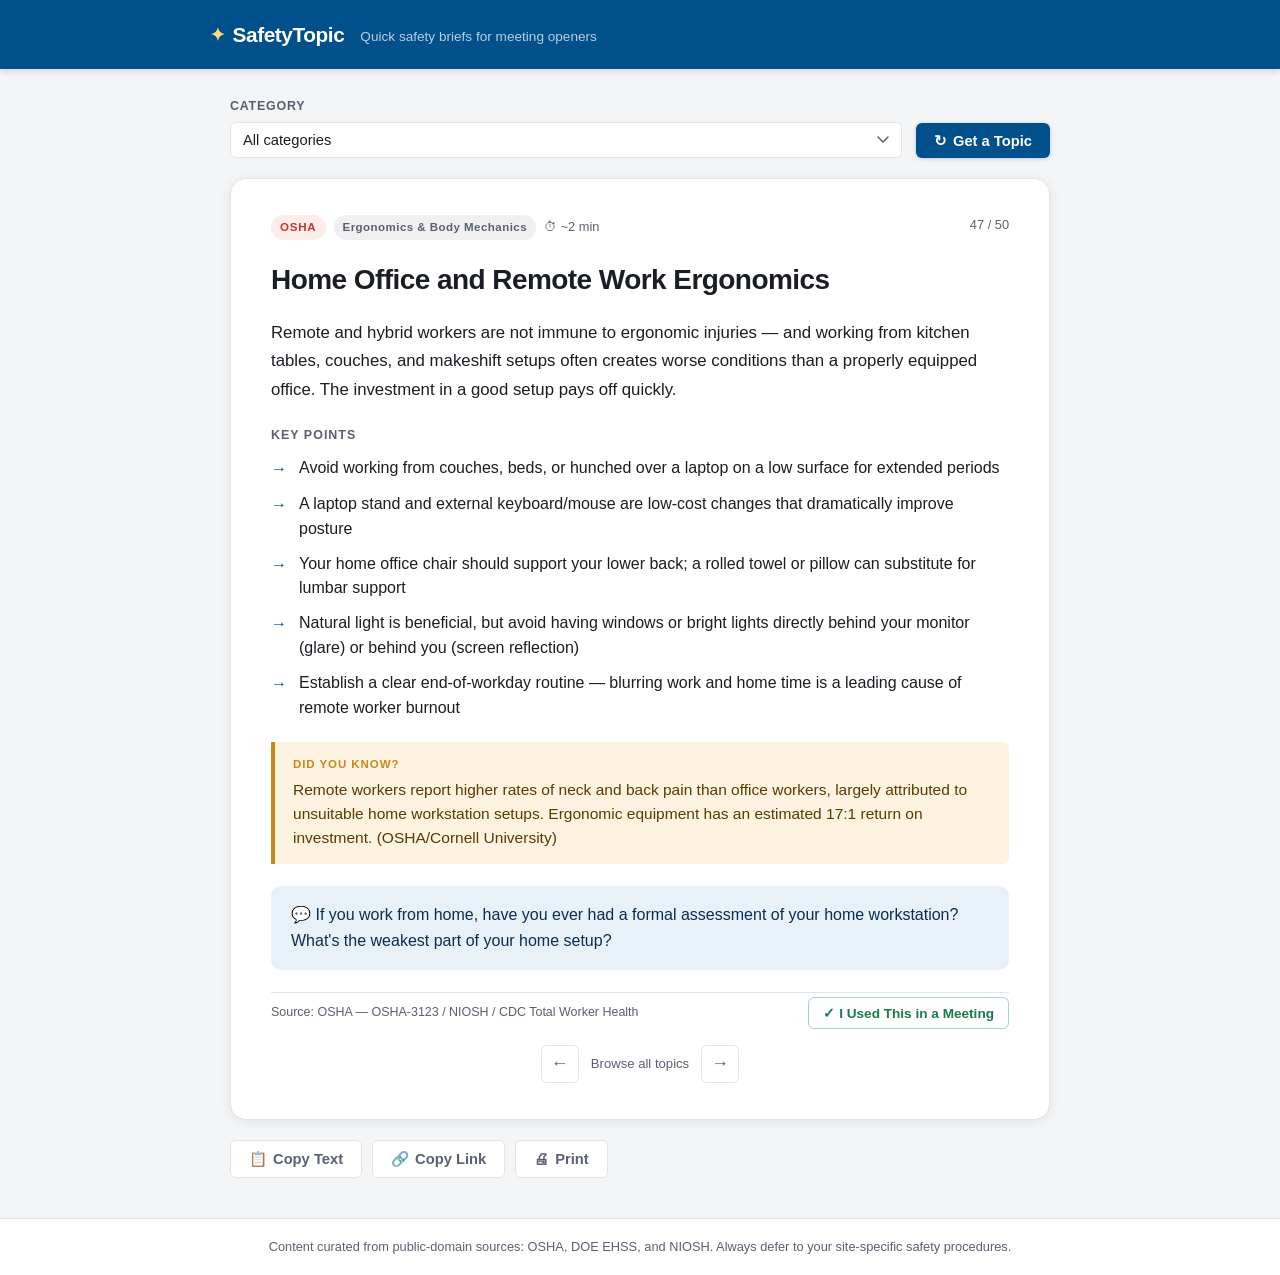
==== index.html @ c2a42a7d "Initial commit: SafetyTopic static site" ====
<!DOCTYPE html>
<html lang="en">
<head>
  <meta charset="UTF-8">
  <meta name="viewport" content="width=device-width, initial-scale=1.0">
  <meta name="description" content="Quick safety topics for meeting openers. Curated from OSHA, DOE, and NIOSH public-domain content.">
  <title>SafetyTopic — Quick Meeting Safety Briefs</title>
  <link rel="stylesheet" href="style.css">
</head>
<body>
  <header class="site-header">
    <div class="header-inner">
      <a href="#" class="brand" id="brand-link">
        <span class="brand-mark" aria-hidden="true">✦</span>
        <span class="brand-name">SafetyTopic</span>
      </a>
      <p class="tagline">Quick safety briefs for meeting openers</p>
    </div>
  </header>

  <main class="container">
    <section class="controls" aria-label="Topic controls">
      <div class="control-group">
        <label for="category-select" class="control-label">Category</label>
        <select id="category-select" class="select">
          <option value="">All categories</option>
        </select>
      </div>
      <div class="control-actions">
        <button id="new-topic-btn" class="btn btn-primary" type="button">
          <span aria-hidden="true">↻</span> Get a Topic
        </button>
      </div>
    </section>

    <article id="topic-card" class="topic-card" aria-live="polite">
      <!-- Topic rendered here by app.js -->
    </article>

    <section class="share-bar" aria-label="Share and export">
      <button id="copy-text-btn" class="btn btn-ghost" type="button">
        <span aria-hidden="true">📋</span> Copy Text
      </button>
      <button id="copy-link-btn" class="btn btn-ghost" type="button">
        <span aria-hidden="true">🔗</span> Copy Link
      </button>
      <button id="print-btn" class="btn btn-ghost" type="button">
        <span aria-hidden="true">🖨</span> Print
      </button>
    </section>

    <div id="toast" class="toast" role="status" aria-live="polite"></div>
  </main>

  <footer class="site-footer">
    <p>
      Content curated from public-domain sources:
      <a href="https://www.osha.gov" target="_blank" rel="noopener">OSHA</a>,
      <a href="https://www.energy.gov/ehss" target="_blank" rel="noopener">DOE EHSS</a>,
      and <a href="https://www.cdc.gov/niosh" target="_blank" rel="noopener">NIOSH</a>.
      Always defer to your site-specific safety procedures.
    </p>
  </footer>

  <script src="app.js"></script>
</body>
</html>
---- style.css ----
/* ============================================================
   SafetyTopic — style.css
   Clean, professional, responsive. No framework needed.
   ============================================================ */

/* ---------- Design Tokens ---------- */
:root {
  --color-bg:           #f4f5f7;
  --color-surface:      #ffffff;
  --color-border:       #e2e4e9;
  --color-text:         #1a1d23;
  --color-text-muted:   #5a6070;
  --color-accent:       #00508c;       /* DOE-adjacent navy blue */
  --color-accent-light: #e8f0f8;
  --color-gold:         #c8891a;       /* DOE gold accent */
  --color-gold-light:   #fdf3e0;
  --color-success:      #1a7a4a;
  --color-shadow:       rgba(0,0,0,0.08);

  /* Source badge colors */
  --badge-osha:         #c0392b;
  --badge-osha-bg:      #fdecea;
  --badge-doe:          #00508c;
  --badge-doe-bg:       #e8f0f8;
  --badge-niosh:        #1a7a4a;
  --badge-niosh-bg:     #e8f5ee;

  --radius-sm:  6px;
  --radius-md:  10px;
  --radius-lg:  16px;
  --shadow-card: 0 2px 12px var(--color-shadow);
  --transition: 0.18s ease;

  --font-sans: -apple-system, BlinkMacSystemFont, "Segoe UI", Roboto,
               "Helvetica Neue", Arial, sans-serif;
}

/* ---------- Reset & Base ---------- */
*, *::before, *::after { box-sizing: border-box; margin: 0; padding: 0; }

html { font-size: 16px; scroll-behavior: smooth; }

body {
  font-family: var(--font-sans);
  background: var(--color-bg);
  color: var(--color-text);
  line-height: 1.6;
  min-height: 100vh;
  display: flex;
  flex-direction: column;
}

a {
  color: var(--color-accent);
  text-decoration: none;
}
a:hover { text-decoration: underline; }

/* ---------- Header ---------- */
.site-header {
  background: var(--color-accent);
  color: #fff;
  padding: 18px 24px;
  box-shadow: 0 2px 8px rgba(0,0,0,0.15);
}

.header-inner {
  max-width: 860px;
  margin: 0 auto;
  display: flex;
  align-items: baseline;
  gap: 16px;
  flex-wrap: wrap;
}

.brand {
  display: flex;
  align-items: center;
  gap: 8px;
  color: #fff;
  text-decoration: none;
  font-size: 1.3rem;
  font-weight: 700;
  letter-spacing: -0.02em;
}
.brand:hover { text-decoration: none; opacity: 0.9; }

.brand-mark {
  font-size: 1.1rem;
  color: #ffd97a;
}

.brand-name { color: #fff; }

.tagline {
  font-size: 0.85rem;
  color: rgba(255,255,255,0.72);
  font-weight: 400;
}

/* ---------- Main Layout ---------- */
.container {
  max-width: 860px;
  margin: 0 auto;
  padding: 28px 20px 40px;
  flex: 1;
  display: flex;
  flex-direction: column;
  gap: 20px;
}

/* ---------- Controls Bar ---------- */
.controls {
  display: flex;
  align-items: flex-end;
  gap: 14px;
  flex-wrap: wrap;
}

.control-group {
  display: flex;
  flex-direction: column;
  gap: 5px;
  flex: 1;
  min-width: 180px;
}

.control-label {
  font-size: 0.78rem;
  font-weight: 600;
  text-transform: uppercase;
  letter-spacing: 0.06em;
  color: var(--color-text-muted);
}

.select {
  appearance: none;
  background: var(--color-surface) url("data:image/svg+xml,%3Csvg xmlns='http://www.w3.org/2000/svg' width='12' height='8' viewBox='0 0 12 8'%3E%3Cpath d='M1 1l5 5 5-5' stroke='%235a6070' stroke-width='1.5' fill='none' stroke-linecap='round'/%3E%3C/svg%3E") no-repeat right 12px center;
  border: 1.5px solid var(--color-border);
  border-radius: var(--radius-sm);
  padding: 9px 36px 9px 12px;
  font-size: 0.92rem;
  color: var(--color-text);
  cursor: pointer;
  transition: border-color var(--transition);
  width: 100%;
}
.select:focus {
  outline: none;
  border-color: var(--color-accent);
  box-shadow: 0 0 0 3px var(--color-accent-light);
}

.control-actions {
  display: flex;
  gap: 10px;
  align-items: flex-end;
}

/* ---------- Buttons ---------- */
.btn {
  display: inline-flex;
  align-items: center;
  gap: 6px;
  font-family: var(--font-sans);
  font-size: 0.92rem;
  font-weight: 600;
  border: none;
  border-radius: var(--radius-sm);
  cursor: pointer;
  padding: 9px 18px;
  transition: background var(--transition), color var(--transition),
              transform var(--transition), box-shadow var(--transition);
  white-space: nowrap;
}
.btn:active { transform: translateY(1px); }

.btn-primary {
  background: var(--color-accent);
  color: #fff;
  box-shadow: 0 1px 4px rgba(0,80,140,0.25);
}
.btn-primary:hover {
  background: #00427a;
  box-shadow: 0 2px 8px rgba(0,80,140,0.30);
}

.btn-ghost {
  background: var(--color-surface);
  color: var(--color-text-muted);
  border: 1.5px solid var(--color-border);
}
.btn-ghost:hover {
  background: var(--color-accent-light);
  color: var(--color-accent);
  border-color: var(--color-accent);
}

/* ---------- Topic Card ---------- */
.topic-card {
  background: var(--color-surface);
  border-radius: var(--radius-lg);
  box-shadow: var(--shadow-card);
  padding: 36px 40px;
  display: flex;
  flex-direction: column;
  gap: 22px;
  border: 1px solid var(--color-border);
  transition: opacity 0.2s ease;
}

.topic-card.loading { opacity: 0.4; pointer-events: none; }

/* Card header row */
.topic-header {
  display: flex;
  align-items: flex-start;
  justify-content: space-between;
  gap: 16px;
  flex-wrap: wrap;
}

.topic-meta {
  display: flex;
  flex-wrap: wrap;
  gap: 8px;
  align-items: center;
}

.badge {
  display: inline-block;
  font-size: 0.72rem;
  font-weight: 700;
  letter-spacing: 0.07em;
  text-transform: uppercase;
  padding: 3px 9px;
  border-radius: 100px;
}
.badge-osha   { background: var(--badge-osha-bg);  color: var(--badge-osha); }
.badge-doe    { background: var(--badge-doe-bg);   color: var(--badge-doe); }
.badge-niosh  { background: var(--badge-niosh-bg); color: var(--badge-niosh); }
.badge-other  { background: #f0f0f0; color: #555; }

.badge-category {
  background: #f0f0f0;
  color: var(--color-text-muted);
  font-size: 0.72rem;
  font-weight: 600;
  letter-spacing: 0.04em;
  padding: 3px 9px;
  border-radius: 100px;
}

.topic-duration {
  font-size: 0.80rem;
  color: var(--color-text-muted);
  white-space: nowrap;
}

.topic-counter {
  font-size: 0.80rem;
  color: var(--color-text-muted);
  font-variant-numeric: tabular-nums;
  white-space: nowrap;
}

/* Title */
.topic-title {
  font-size: 1.75rem;
  font-weight: 700;
  line-height: 1.25;
  color: var(--color-text);
  letter-spacing: -0.02em;
}

/* Summary */
.topic-summary {
  font-size: 1.05rem;
  line-height: 1.7;
  color: var(--color-text);
}

/* Key Points */
.topic-section-label {
  font-size: 0.78rem;
  font-weight: 700;
  text-transform: uppercase;
  letter-spacing: 0.08em;
  color: var(--color-text-muted);
  margin-bottom: 10px;
}

.topic-points {
  list-style: none;
  display: flex;
  flex-direction: column;
  gap: 10px;
}

.topic-points li {
  display: flex;
  gap: 12px;
  align-items: flex-start;
  font-size: 1rem;
  line-height: 1.55;
}

.topic-points li::before {
  content: "→";
  color: var(--color-accent);
  font-weight: 700;
  flex-shrink: 0;
  margin-top: 1px;
}

/* Stat callout */
.topic-stat {
  background: var(--color-gold-light);
  border-left: 4px solid var(--color-gold);
  border-radius: 0 var(--radius-sm) var(--radius-sm) 0;
  padding: 14px 18px;
  font-size: 0.97rem;
  line-height: 1.55;
  color: #5a3a00;
}

.topic-stat strong {
  display: block;
  font-size: 0.72rem;
  font-weight: 700;
  text-transform: uppercase;
  letter-spacing: 0.08em;
  color: var(--color-gold);
  margin-bottom: 4px;
}

/* Discussion prompt */
.topic-discussion {
  background: var(--color-accent-light);
  border-radius: var(--radius-md);
  padding: 16px 20px;
}

.topic-discussion p {
  font-size: 1rem;
  line-height: 1.6;
  color: #0a2e50;
}

.topic-discussion p::before {
  content: "💬 ";
}

/* Card footer row: source ref + used button */
.topic-card-footer {
  display: flex;
  align-items: center;
  justify-content: space-between;
  gap: 16px;
  flex-wrap: wrap;
  padding-top: 4px;
  border-top: 1px solid var(--color-border);
}

/* Source reference */
.topic-source-ref {
  font-size: 0.78rem;
  color: var(--color-text-muted);
  flex: 1;
  min-width: 0;
}

/* "I Used This" button */
.btn-used {
  background: var(--color-surface);
  color: var(--color-success);
  border: 1.5px solid #a8d5b8;
  font-size: 0.85rem;
  padding: 7px 14px;
  border-radius: var(--radius-sm);
  white-space: nowrap;
  flex-shrink: 0;
}
.btn-used:hover {
  background: #eef7f1;
  border-color: var(--color-success);
}
.btn-used.is-used {
  background: #eef7f1;
  color: var(--color-success);
  border-color: var(--color-success);
  font-weight: 700;
}
.btn-used.is-used:hover {
  background: #d9f0e3;
}

/* ---------- Navigation Arrows ---------- */
.topic-nav {
  display: flex;
  align-items: center;
  justify-content: center;
  gap: 12px;
  margin-top: -6px;
}

.nav-arrow {
  background: var(--color-surface);
  border: 1.5px solid var(--color-border);
  color: var(--color-text-muted);
  border-radius: var(--radius-sm);
  width: 38px;
  height: 38px;
  display: flex;
  align-items: center;
  justify-content: center;
  cursor: pointer;
  font-size: 1.1rem;
  transition: all var(--transition);
}
.nav-arrow:hover:not(:disabled) {
  border-color: var(--color-accent);
  color: var(--color-accent);
  background: var(--color-accent-light);
}
.nav-arrow:disabled { opacity: 0.35; cursor: default; }

.nav-label {
  font-size: 0.82rem;
  color: var(--color-text-muted);
}

/* ---------- Share Bar ---------- */
.share-bar {
  display: flex;
  gap: 10px;
  flex-wrap: wrap;
}

/* ---------- Toast Notification ---------- */
.toast {
  position: fixed;
  bottom: 28px;
  left: 50%;
  transform: translateX(-50%) translateY(20px);
  background: #1a1d23;
  color: #fff;
  font-size: 0.88rem;
  font-weight: 500;
  padding: 10px 20px;
  border-radius: 100px;
  box-shadow: 0 4px 20px rgba(0,0,0,0.25);
  opacity: 0;
  pointer-events: none;
  transition: opacity 0.22s ease, transform 0.22s ease;
  white-space: nowrap;
  z-index: 100;
}
.toast.show {
  opacity: 1;
  transform: translateX(-50%) translateY(0);
}

/* ---------- Footer ---------- */
.site-footer {
  background: var(--color-surface);
  border-top: 1px solid var(--color-border);
  padding: 18px 24px;
  text-align: center;
  font-size: 0.80rem;
  color: var(--color-text-muted);
  line-height: 1.6;
}
.site-footer a { color: var(--color-text-muted); }
.site-footer a:hover { color: var(--color-accent); }

/* ---------- Empty / Error State ---------- */
.state-empty {
  text-align: center;
  padding: 60px 20px;
  color: var(--color-text-muted);
}
.state-empty h2 { font-size: 1.2rem; margin-bottom: 8px; }

/* ---------- Responsive ---------- */
@media (max-width: 600px) {
  .topic-card { padding: 24px 20px; }
  .topic-title { font-size: 1.4rem; }
  .topic-summary { font-size: 0.97rem; }
  .header-inner { gap: 4px; }
  .tagline { display: none; }
  .controls { gap: 10px; }
}

/* ---------- Print Styles ---------- */
@media print {
  body { background: #fff; font-size: 11pt; }

  .site-header {
    background: #fff;
    color: #000;
    box-shadow: none;
    border-bottom: 2px solid #000;
    padding: 12px 0;
  }
  .brand { color: #000; }
  .brand-mark { color: #000; }
  .tagline { color: #444; }

  .controls,
  .topic-nav,
  .share-bar,
  .site-footer,
  .btn-used { display: none !important; }

  .topic-card-footer { border-top: 1px solid #ccc; padding-top: 4px; }
  .topic-source-ref  { font-size: 9pt; }

  .container { padding: 20px 0; gap: 16px; }

  .topic-card {
    box-shadow: none;
    border: 1px solid #ccc;
    border-radius: 4px;
    padding: 20px 24px;
    gap: 14px;
    break-inside: avoid;
  }

  .topic-title { font-size: 18pt; }
  .topic-summary { font-size: 11pt; }
  .topic-points li { font-size: 10.5pt; }

  .topic-stat {
    border-left: 3px solid #888;
    background: #f9f9f9;
    color: #333;
  }
  .topic-stat strong { color: #555; }

  .topic-discussion {
    background: #f5f5f5;
    border: 1px solid #ddd;
  }
  .topic-discussion p { color: #333; }

  .badge-osha   { border: 1px solid #c0392b; }
  .badge-doe    { border: 1px solid #00508c; }
  .badge-niosh  { border: 1px solid #1a7a4a; }

  .toast { display: none; }
}
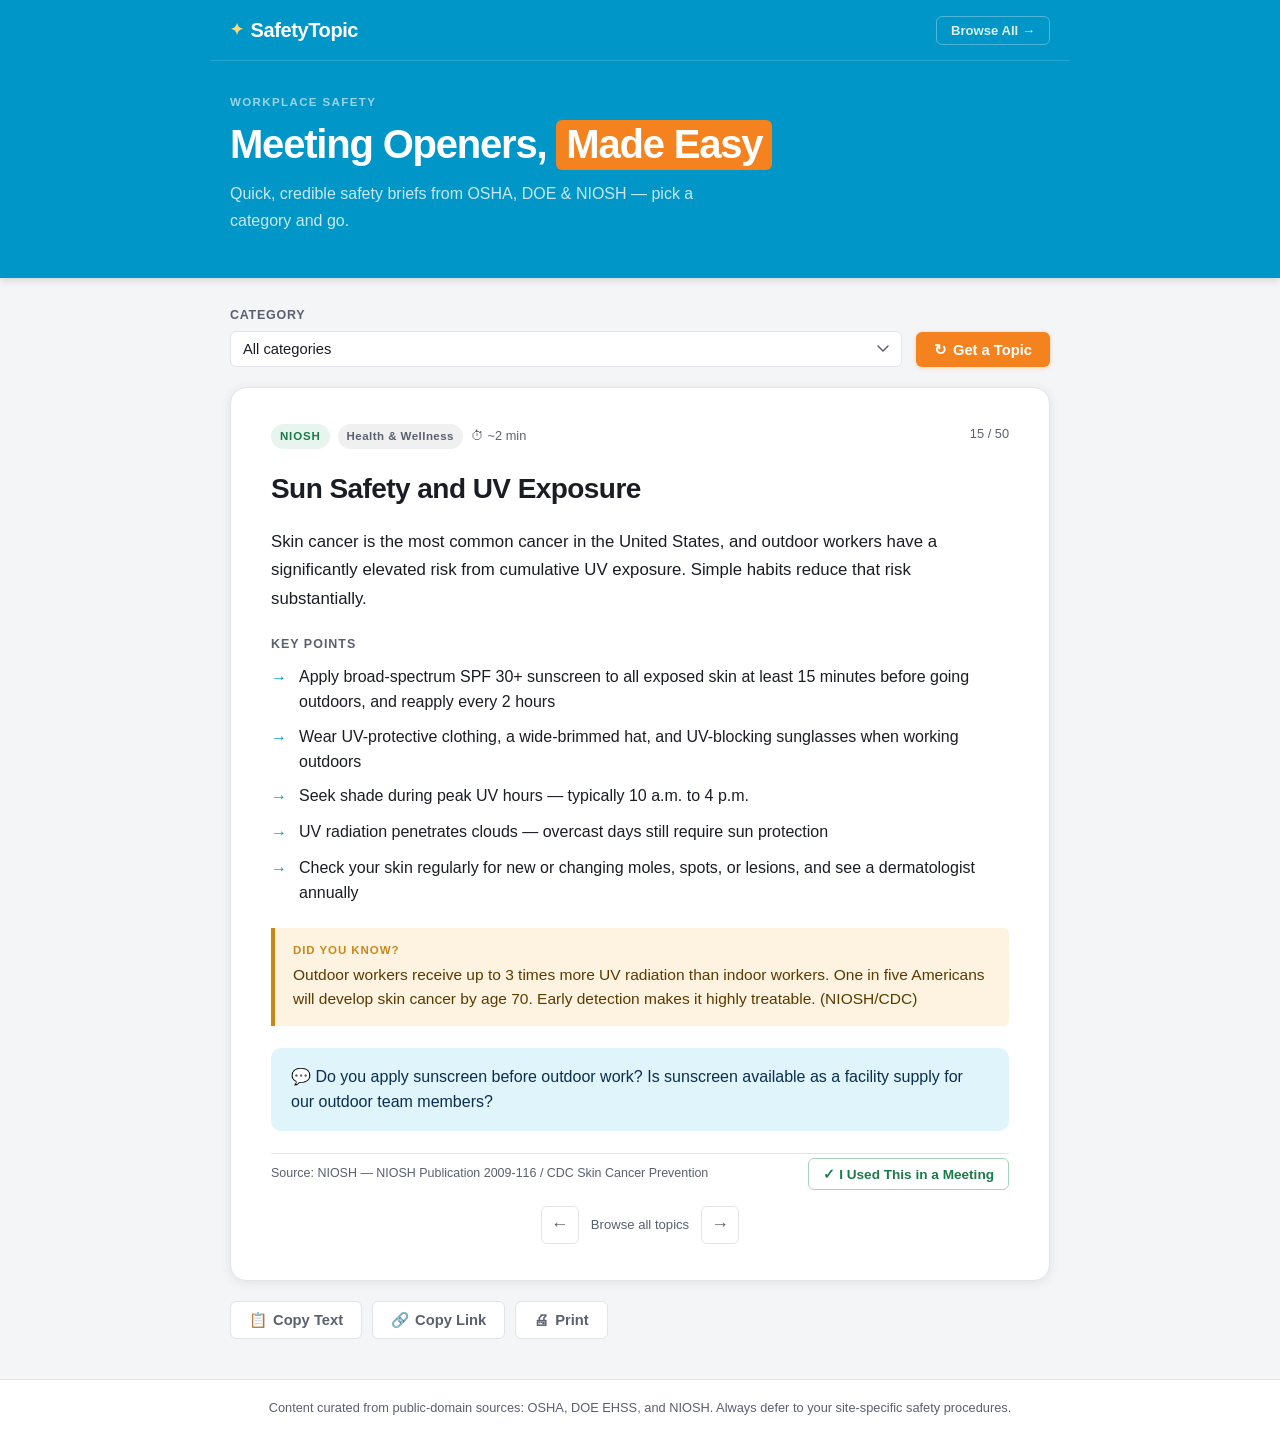
==== commit 9f01bb94: "Redesign header with hero section and switch to inline topics data - Replace fetch('topics.json') wi" ====
--- a/index.html
+++ b/index.html
@@ -9,12 +9,19 @@
 </head>
 <body>
   <header class="site-header">
-    <div class="header-inner">
+    <div class="header-nav-row">
       <a href="#" class="brand" id="brand-link">
         <span class="brand-mark" aria-hidden="true">✦</span>
         <span class="brand-name">SafetyTopic</span>
       </a>
-      <p class="tagline">Quick safety briefs for meeting openers</p>
+      <nav style="margin-left:auto">
+        <a href="browse.html" class="header-nav-link">Browse All →</a>
+      </nav>
+    </div>
+    <div class="hero-row">
+      <p class="hero-eyebrow">Workplace Safety</p>
+      <h2 class="hero-headline">Meeting Openers, <span class="hero-mark">Made Easy</span></h2>
+      <p class="hero-sub">Quick, credible safety briefs from OSHA, DOE &amp; NIOSH — pick a category and go.</p>
     </div>
   </header>
 
@@ -62,6 +69,7 @@
     </p>
   </footer>
 
+  <script src="topics-data.js"></script>
   <script src="app.js"></script>
 </body>
 </html>
--- a/style.css
+++ b/style.css
@@ -10,9 +10,13 @@
   --color-border:       #e2e4e9;
   --color-text:         #1a1d23;
   --color-text-muted:   #5a6070;
-  --color-accent:       #00508c;       /* DOE-adjacent navy blue */
-  --color-accent-light: #e8f0f8;
-  --color-gold:         #c8891a;       /* DOE gold accent */
+  --color-accent:       #0096C7;       /* safety teal */
+  --color-accent-dark:  #007BAD;       /* teal hover */
+  --color-accent-light: #e0f4fc;       /* teal tint */
+  --color-orange:       #F4831F;       /* safety orange */
+  --color-orange-dark:  #d96e10;       /* orange hover */
+  --color-orange-light: #fef0e3;       /* orange tint */
+  --color-gold:         #c8891a;       /* stat callout gold */
   --color-gold-light:   #fdf3e0;
   --color-success:      #1a7a4a;
   --color-shadow:       rgba(0,0,0,0.08);
@@ -56,21 +60,62 @@
 }
 a:hover { text-decoration: underline; }
 
-/* ---------- Header ---------- */
+/* ---------- Header / Hero ---------- */
 .site-header {
   background: var(--color-accent);
   color: #fff;
-  padding: 18px 24px;
   box-shadow: 0 2px 8px rgba(0,0,0,0.15);
 }
 
-.header-inner {
+/* Top nav strip */
+.header-nav-row {
   max-width: 860px;
   margin: 0 auto;
-  display: flex;
-  align-items: baseline;
+  padding: 14px 20px;
+  display: flex;
+  align-items: center;
   gap: 16px;
-  flex-wrap: wrap;
+}
+
+/* Hero area */
+.hero-row {
+  max-width: 860px;
+  margin: 0 auto;
+  padding: 32px 20px 44px;
+  border-top: 1px solid rgba(255,255,255,0.15);
+}
+
+.hero-eyebrow {
+  font-size: 0.72rem;
+  font-weight: 700;
+  letter-spacing: 0.12em;
+  text-transform: uppercase;
+  color: rgba(255,255,255,0.6);
+  margin-bottom: 10px;
+}
+
+.hero-headline {
+  font-size: 2.5rem;
+  font-weight: 800;
+  line-height: 1.15;
+  color: #fff;
+  letter-spacing: -0.03em;
+  margin-bottom: 14px;
+}
+
+.hero-mark {
+  background: var(--color-orange);
+  color: #fff;
+  padding: 2px 10px 4px;
+  border-radius: var(--radius-sm);
+  white-space: nowrap;
+}
+
+.hero-sub {
+  font-size: 1rem;
+  color: rgba(255,255,255,0.78);
+  line-height: 1.65;
+  max-width: 520px;
 }
 
 .brand {
@@ -79,23 +124,35 @@
   gap: 8px;
   color: #fff;
   text-decoration: none;
-  font-size: 1.3rem;
+  font-size: 1.25rem;
   font-weight: 700;
   letter-spacing: -0.02em;
 }
 .brand:hover { text-decoration: none; opacity: 0.9; }
 
 .brand-mark {
-  font-size: 1.1rem;
+  font-size: 1rem;
   color: #ffd97a;
 }
 
 .brand-name { color: #fff; }
 
-.tagline {
-  font-size: 0.85rem;
-  color: rgba(255,255,255,0.72);
-  font-weight: 400;
+.header-nav-link {
+  color: rgba(255,255,255,0.85);
+  font-size: 0.82rem;
+  font-weight: 600;
+  text-decoration: none;
+  border: 1.5px solid rgba(255,255,255,0.3);
+  border-radius: var(--radius-sm);
+  padding: 6px 14px;
+  transition: all var(--transition);
+  white-space: nowrap;
+}
+.header-nav-link:hover {
+  color: #fff;
+  border-color: rgba(255,255,255,0.65);
+  background: rgba(255,255,255,0.12);
+  text-decoration: none;
 }
 
 /* ---------- Main Layout ---------- */
@@ -176,13 +233,13 @@
 .btn:active { transform: translateY(1px); }
 
 .btn-primary {
-  background: var(--color-accent);
+  background: var(--color-orange);
   color: #fff;
-  box-shadow: 0 1px 4px rgba(0,80,140,0.25);
+  box-shadow: 0 1px 4px rgba(244,131,31,0.30);
 }
 .btn-primary:hover {
-  background: #00427a;
-  box-shadow: 0 2px 8px rgba(0,80,140,0.30);
+  background: var(--color-orange-dark);
+  box-shadow: 0 2px 8px rgba(244,131,31,0.35);
 }
 
 .btn-ghost {
@@ -393,6 +450,10 @@
 }
 .btn-used.is-used:hover {
   background: #d9f0e3;
+}
+.btn-used:disabled {
+  cursor: default;
+  opacity: 0.85;
 }
 
 /* ---------- Navigation Arrows ---------- */
@@ -487,8 +548,9 @@
   .topic-card { padding: 24px 20px; }
   .topic-title { font-size: 1.4rem; }
   .topic-summary { font-size: 0.97rem; }
-  .header-inner { gap: 4px; }
-  .tagline { display: none; }
+  .hero-headline { font-size: 1.8rem; }
+  .hero-sub { font-size: 0.93rem; }
+  .hero-row { padding: 24px 20px 32px; }
   .controls { gap: 10px; }
 }
 
@@ -501,11 +563,12 @@
     color: #000;
     box-shadow: none;
     border-bottom: 2px solid #000;
-    padding: 12px 0;
   }
+  .header-nav-row { padding: 10px 0; }
+  .hero-row { display: none; }
   .brand { color: #000; }
   .brand-mark { color: #000; }
-  .tagline { color: #444; }
+  .header-nav-link { display: none; }
 
   .controls,
   .topic-nav,
